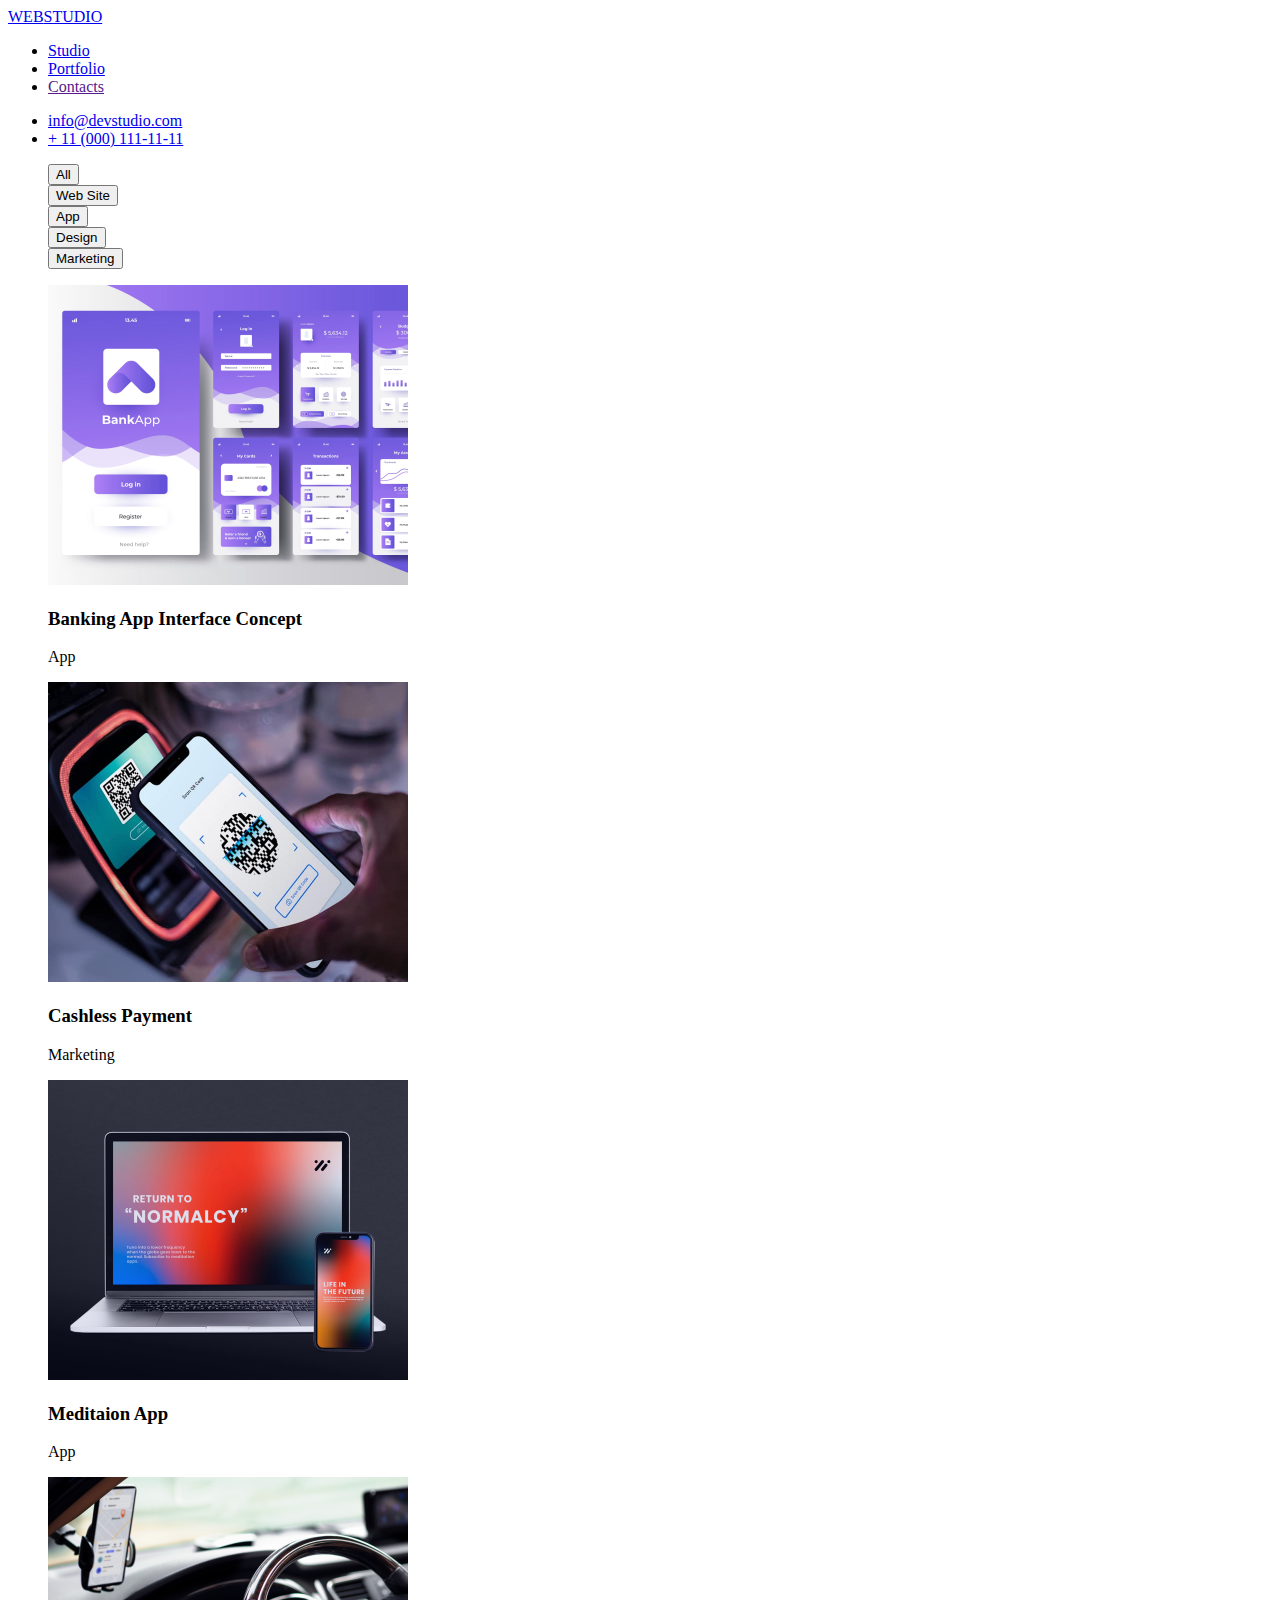
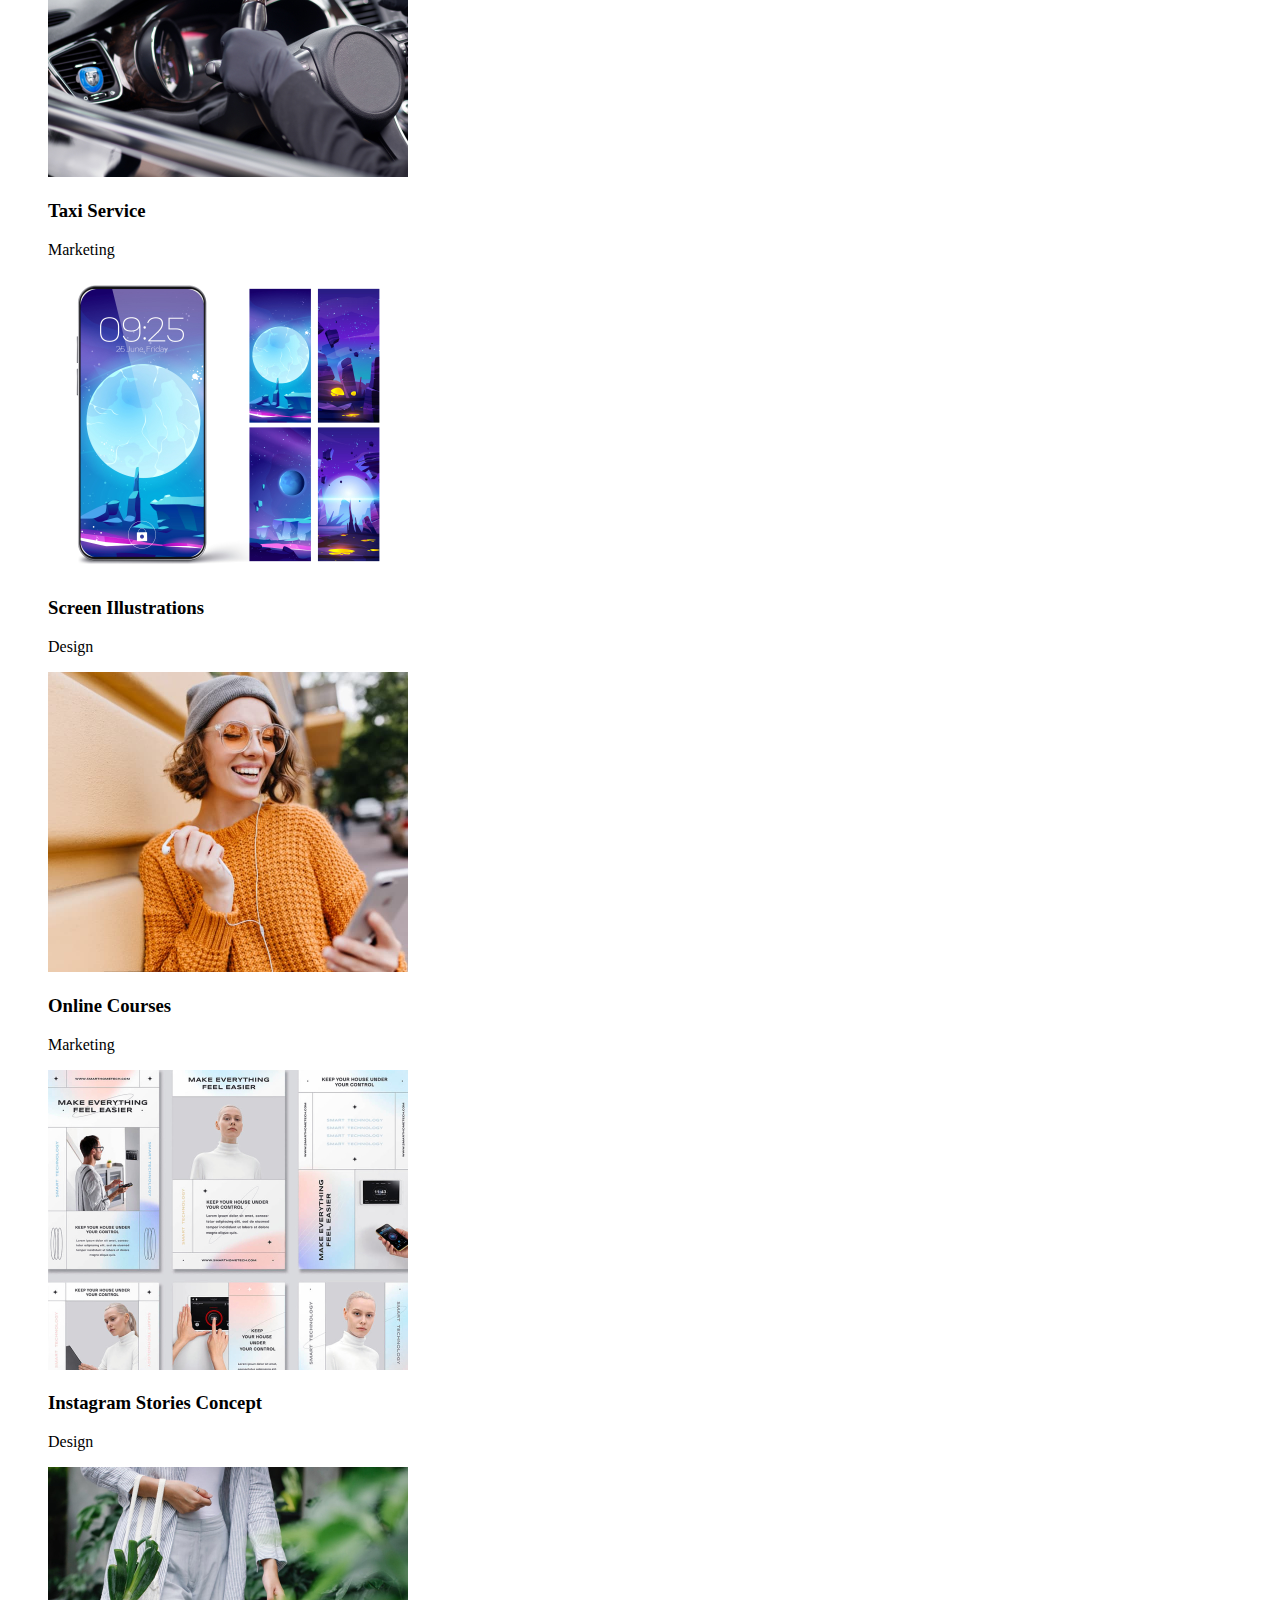
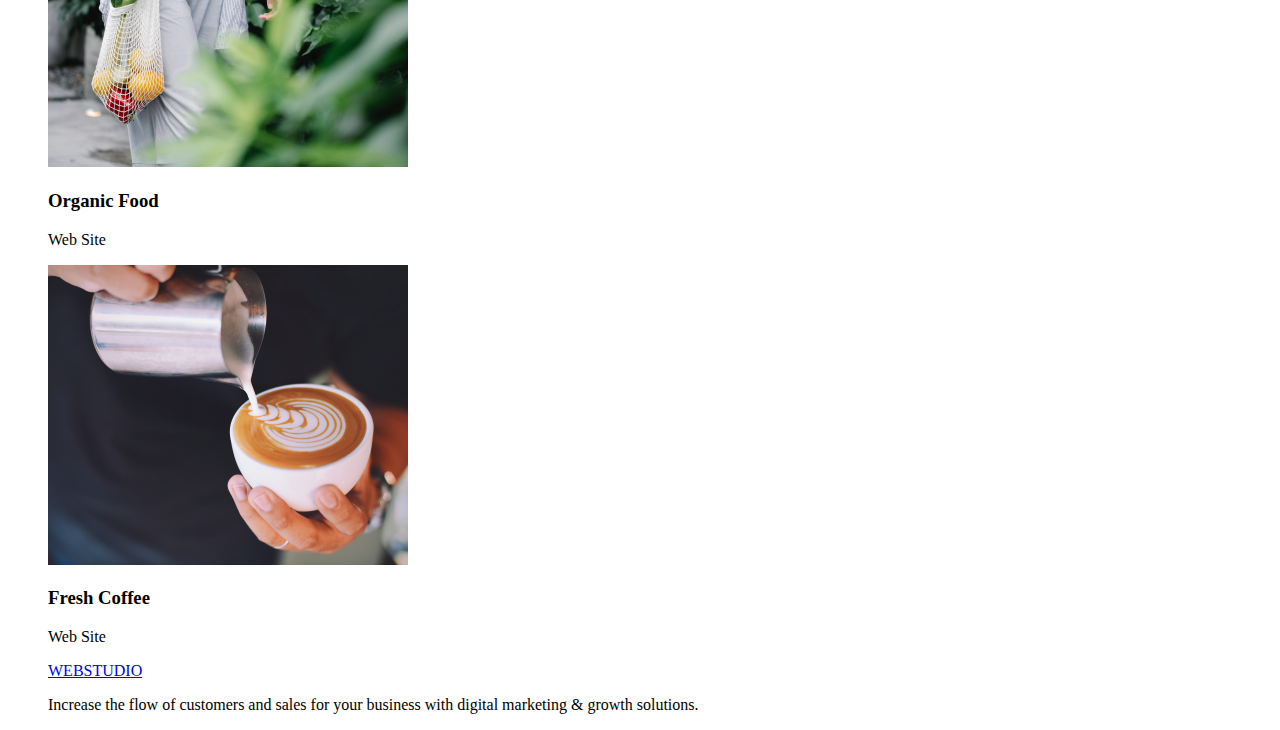
==== portfolio.html @ 36f1b85c "Create portfolio.html" ====
<!DOCTYPE html>
<html lang="en">
<head>
    <meta charset="UTF-8">
    <meta http-equiv="X-UA-Compatible" content="IE=edge">
    <meta name="viewport" content="width=device-width, initial-scale=1.0">
<link rel="preconnect" href="https://fonts.googleapis.com">
<link rel="preconnect" href="https://fonts.gstatic.com" crossorigin>
<link href="https://fonts.googleapis.com/css2?family=Raleway:wght@800&family=Roboto:wght@400;500;700&display=swap"
    rel="stylesheet">
   <link href="https://cdnjs.cloudflare.com/ajax/libs/modern-normalize/1.1.0/modern-normalize.min.css">
    <link rel="stylesheet" href="./css/styles.css">
    <title>Portfolio</title>
</head>
<body>
    <header class="container" class="header">
        <div>
            <nav class="nav_style" style="list-style:none;">
                <a class="webstudio" href="index.html"><span class="web">WEB</span>STUDIO</a>
        </div>
        <ul class="nav_link">
            <li class="list"><a class="nav" href="index.html">Studio</a></li>
            <li class="list"><a class="nav" href="portfolio.html">Portfolio</a></li>
            <li class="list"><a class="nav" href="">Contacts</a></li>
        </ul>
        </nav>
        <ul class="cont_ul">
            <li class="listcont"><a class="cont" href="mailto:info@devstudio.com">info@devstudio.com</a></li>
            <li class="listcont"><a class="cont" href="tel:+110001111111">+ 11 (000) 111-11-11</a></li>
        </ul>
    </header>
    <main>
        <section class="container_nav">
            <h2 hidden>navigation</h2>
            <ul class="nav_buttons" style="list-style: none;">
                <li class="li_but"><button class="nav_port" type="button">All</button></li>
                <li class="li_but"><button class="nav_port" type="button">Web Site</button></li>
                <li class="li_but"><button class="nav_port" type="button">App</button></li>
                <li class="li_but"><button class="nav_port" type="button">Design</button></li>
                <li class="li_but"><button class="nav_port" type="button">Marketing</button></li>
            </ul>
        </section>
        <section class="container">
    <ul class="proj_ul" style="list-style:none ;">
    <li class="listproj"><img src="images/image(7).jpg" alt="" width="360" height="300">
        <div class="proj_char">
            <h3 class="name_proj">Banking App Interface Concept</h3>
            <p class="type_proj">App</p>
        </div>
    </li>
    <li class="listproj"><img src="images/image(8).jpg" alt="" width="360" height="300">
        <div class="proj_char">
            <h3 class="name_proj">Cashless Payment</h3>
            <p class="type_proj">Marketing</p>
        </div>
    </li>
    <li class="listproj"><img src="images/image(9).jpg" alt="" width="360" height="300">
        <div class="proj_char">
            <h3 class="name_proj">Meditaion App</h3>
            <p class="type_proj">App</p>
        </div>
            </li>
            <li class="listproj"><img src="images/image(10).jpg" alt="" width="360" height="300">
                <div class="proj_char">
                    <h3 class="name_proj">Taxi Service</h3>
                    <p class="type_proj">Marketing</p>
                </div>
            </li>
            <li class="listproj"><img src="images/image(11).jpg" alt="" width="360" height="300">
                <div class="proj_char">
                    <h3 class="name_proj">Screen Illustrations</h3>
                    <p class="type_proj">Design</p>
                </div>
            </li>
            <li class="listproj"><img src="images/image(12).jpg" alt="" width="360" height="300">
                <div class="proj_char">
                    <h3 class="name_proj">Online Courses</h3>
                    <p class="type_proj">Marketing</p>
                </div>
            </li>
            <li class="listproj"><img src="images/image(13).jpg" alt="" width="360" height="300">
                <div class="proj_char">
                    <h3 class="name_proj">Instagram Stories Concept</h3>
                    <p class="type_proj">Design</p>
                </div>
                </li>
                <li class="listproj"><img src="images/image(14).jpg" alt="" width="360" height="300">
                <div class="proj_char">
                    <h3 class="name_proj">Organic Food</h3>
                    <p class="type_proj">Web Site</p>
                </div>
            </li>
            <li class="listproj"><img src="images/image(15).jpg" alt="" width="360" height="300">
                <div class="proj_char">
                    <h3 class="name_proj">Fresh Coffee</h3>
                    <p class="type_proj">Web Site</p>
                </div>
            </li>
            </ul>
    </section>
        </main>
        <footer class="footer_color">
            <div class="container">
                <ul class="footer_ul" style="list-style:none;">
                    <li>
                        <div class="footer_div">
                            <a class="webstudio_footer" href="index.html"><span class="web">WEB</span>STUDIO</a>
                        </div>
                    </li>
                    <li>
                        <div class="footer_div">
                            <p class="footer_text">Increase the flow of customers and sales for your business with digital
                                marketing
                                &
                                growth solutions.</p>
                        </div>
                    </li>
                </ul>
            </div>
        </footer>
    </body>   
    </html>
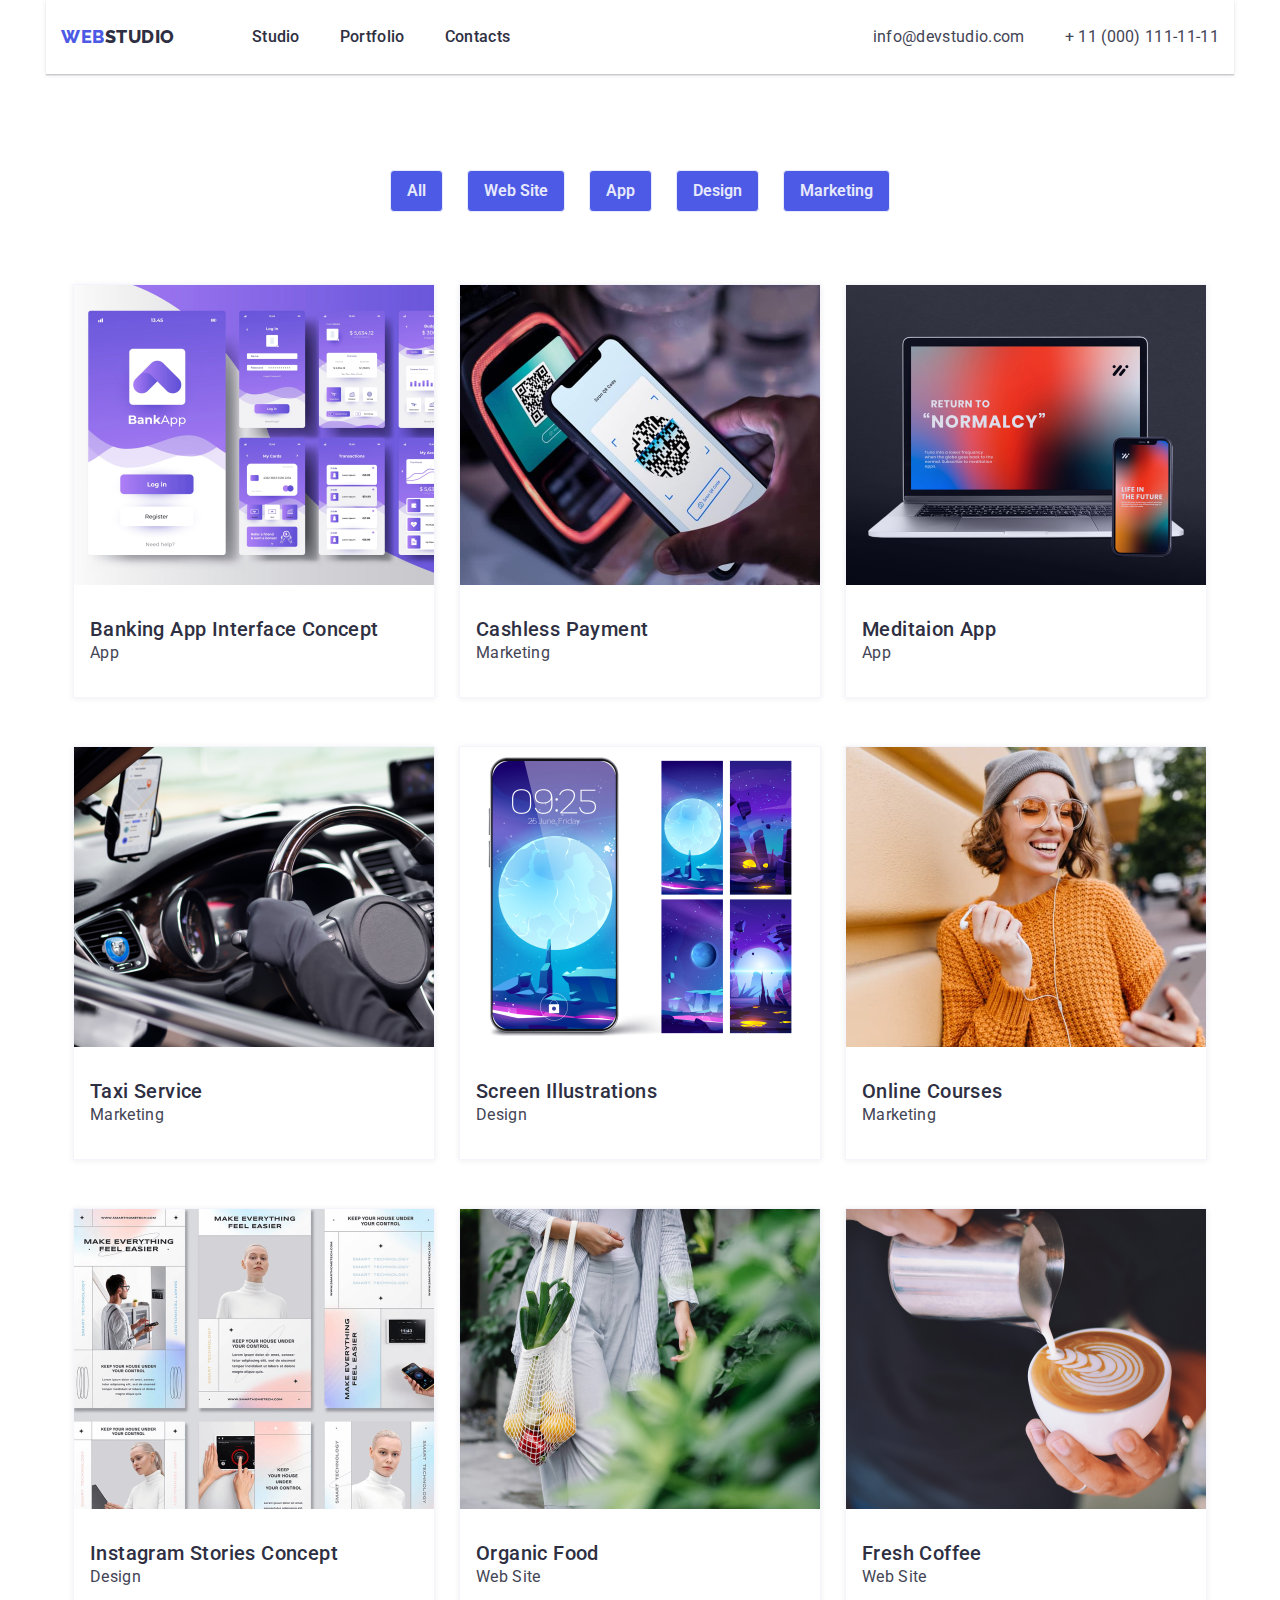
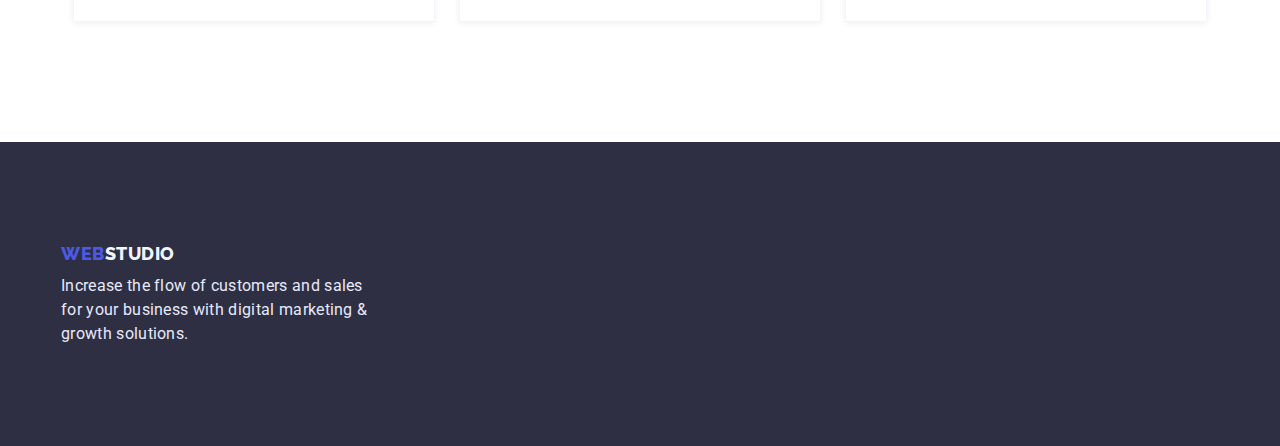
==== commit 089074df: "Update portfolio.html" ====
--- a/portfolio.html
+++ b/portfolio.html
@@ -9,7 +9,7 @@
 <link href="https://fonts.googleapis.com/css2?family=Raleway:wght@800&family=Roboto:wght@400;500;700&display=swap"
     rel="stylesheet">
    <link href="https://cdnjs.cloudflare.com/ajax/libs/modern-normalize/1.1.0/modern-normalize.min.css">
-    <link rel="stylesheet" href="./css/styles.css">
+    <link rel="stylesheet" href="./styles.css">
     <title>Portfolio</title>
 </head>
 <body>
--- a/styles.css
+++ b/styles.css
@@ -0,0 +1,583 @@
+.body {
+    font-family: 'Roboto', sans-serif;
+    width: 1158px;
+    margin: 0;
+}
+
+body {
+    margin: 0;
+}
+
+a {
+    text-decoration: none;
+}
+
+ul {
+    margin: 0;
+    padding: 0;
+    list-style: none;
+}
+
+h1,h2,h3,h4,p {
+margin: 0;
+}
+
+img {
+    display: block;
+    max-width: 100%;
+}
+
+.container {
+    width: 1158px;
+    padding-left: 15px;
+    padding-right: 15px;
+    margin-left: auto;
+    margin-right: auto;
+    display: block;
+}
+
+header.container {
+    display: flex;
+    padding-top: 25px;
+    padding-bottom: 25px;
+    background: #FFFFFF;
+    box-shadow: 0px 2px 1px rgba(46, 47, 66, 0.08), 0px 1px 1px rgba(46, 47, 66, 0.16), 0px 1px 6px rgba(46, 47, 66, 0.08);
+}
+
+
+.header {
+    display: flex;
+    border: 1px solid #ececec;
+    width: 1158px;
+    padding-left: 15px;
+    padding-right: 15px;
+    margin-left: auto;
+    margin-right: auto;
+
+}
+
+.webstudio {
+    display: flex;
+    font-family: 'Raleway';
+    font-style: normal;
+    font-weight: 800;
+    font-size: 18px;
+    line-height: 1.33;
+
+    letter-spacing: 0.03em;
+
+    color: #2E2F42;
+
+    margin-right: 77px;
+
+}
+
+.webstudio_footer {
+    font-family: 'Raleway';
+    font-style: normal;
+    font-weight: 800;
+    font-size: 18px;
+    line-height: 1.33;
+
+    letter-spacing: 0.03em;
+
+    color: #F4F4FD;
+    display: flex;
+}
+
+.web {
+    font-family: 'Raleway';
+    font-style: normal;
+    font-weight: 800;
+    font-size: 18px;
+    line-height: 1.33;
+
+    letter-spacing: 0.03em;
+
+    color: #4D5AE5;
+
+}
+
+.nav_link {
+    display: flex;
+    padding: 0;
+
+}
+
+.nav {
+    display: flex;
+    font-family: 'Roboto';
+    font-style: normal;
+    font-weight: 500;
+    font-size: 16px;
+    line-height: 1.5;
+
+    letter-spacing: 0.02em;
+
+    color: #2E2F42;
+    text-decoration: none;
+    margin: 0 auto;
+}
+
+.nav_port {
+    font-family: 'Roboto';
+    font-style: normal;
+    font-weight: 600;
+    font-size: 16px;
+    line-height: 1.5;
+    box-sizing: border-box;
+    padding: 8px 16px;
+    background: #4D5AE5;
+
+    color: #E7E9FC;
+    cursor: pointer;
+    border: 1px solid #E7E9FC;
+    border-radius: 4px;
+
+}
+
+.nav:hover {
+    color: #4D5AE5;
+}
+
+.nav_port:hover {
+    background-color: #404BBF;
+    color: #F4F4FD;
+}
+
+.cont {
+    display: flex;
+    font-family: 'Roboto';
+    font-style: normal;
+    line-height: 1.5;
+    font-size: 16px;
+    letter-spacing: 0.02em;
+
+    color: #434455;
+
+}
+
+.cont_ul {
+    display: flex;
+    margin: 0;
+    padding: 0;
+    align-items: center;
+    margin-left: auto;
+}
+
+.cont:hover {
+    color: #4D5AE5;
+}
+
+.service_order {
+    background-color: #2E2F42;
+    padding: 192px;
+    padding-left: 15px;
+    padding-right: 15px;
+    margin-left: auto;
+    margin-right: auto;
+    display: block;
+}
+
+.solut {
+    font-family: 'Roboto';
+    font-style: normal;
+    font-weight: 500;
+    font-size: 56px;
+    line-height: 1.0;
+
+    letter-spacing: 0.02em;
+
+    color: #FFFFFF;
+    text-align: center;
+    margin: 0 auto;
+    margin-bottom: 48px;
+    width: 492px;
+    height: 120px;
+}
+
+footer.container {
+    background-color: #2E2F42;
+}
+
+.button_order {
+    padding-top: 16px;
+    padding-right: 32px;
+    padding-bottom: 16px;
+    padding-left: 32px;
+    border-radius: 4px;
+    text-align: center;
+    letter-spacing: 0.04em;
+    background: #4D5AE5;
+    color: #F4F4FD;
+    cursor: pointer;
+    display: block;
+    margin: 0 auto;
+
+}
+
+.button_order:hover {
+    background-color: #404BBF;
+    color: #F4F4FD;
+}
+
+.char_header {
+    font-family: 'Roboto';
+    font-style: normal;
+    font-size: 20px;
+    font-weight: 500;
+    line-height: 1.2;
+
+    letter-spacing: 0.02em;
+
+    color: #2E2F42;
+    text-decoration: none;
+    margin: 0 auto;
+    margin-bottom: 8px;
+}
+
+.char {
+    display: flex;
+    font-family: 'Roboto';
+    font-style: normal;
+    font-size: 16px;
+    line-height: 1.5;
+
+    letter-spacing: 0.02em;
+
+    color: #434455;
+    margin: 0 auto;
+}
+
+
+.wawd {
+    font-family: 'Roboto';
+    font-style: normal;
+    font-weight: 500;
+    font-size: 36px;
+    line-height: 1.1;
+
+    letter-spacing: 0.02em;
+
+    color: #2E2F42;
+    text-align: center;
+    margin: 0 auto;
+    margin-bottom: 72px;
+}
+
+.wawd_section {
+    display: flex;
+    align-items: center;
+    padding-bottom: 120px;
+}
+
+
+.wawd_ul {
+    display: flex;
+    padding-left: 0;
+    justify-content: center;
+}
+
+.wawd_img {
+    margin-right: 24px;
+}
+
+.ot {
+    display: flex;
+    font-family: 'Roboto';
+    font-style: normal;
+    font-size: 36px;
+    font-weight: 500;
+    line-height: 1.1;
+
+    letter-spacing: 0.02em;
+
+    color: #2E2F42;
+    margin: 0 auto;
+    display: flex;
+
+    justify-content: center;
+    margin-bottom: 72px;
+}
+
+.container_ot {
+    padding-top: 120px;
+    width: 1158px;
+    padding-left: 15px;
+    padding-right: 15px;
+    margin-left: auto;
+    margin-right: auto;
+    display: block;
+    padding-bottom: 120px;
+    background-color: #F4F4FD;
+}
+
+
+.teamates {
+    display: flex;
+    padding: 0;
+    justify-content: center;
+}
+
+.teamates_box:last-child {
+    margin-right: 0;
+}
+
+.teamates_box {
+    margin-right: 24px;
+    background-color: #FFFFFF;
+    box-shadow: 0px 1px 6px rgba(46, 47, 66, 0.08), 0px 1px 1px rgba(46, 47, 66, 0.16), 0px 2px 1px rgba(46, 47, 66, 0.08);
+    border-radius: 0px 0px 4px 4px;
+    height: 380px;
+}
+
+.teametes_div {
+    margin: 0 auto;
+    justify-content: center;
+    padding: 32px 16px 32px 16px;
+
+}
+
+.teamate_name {
+    font-family: 'Roboto';
+    font-style: normal;
+    font-size: 20px;
+    font-weight: 500;
+    line-height: 1.2;
+
+    letter-spacing: 0.02em;
+
+    color: #2E2F42;
+    display: flex;
+    margin: 0 auto;
+    margin-bottom: 8px;
+    justify-content: center;
+}
+
+.teamate_prof {
+    font-family: 'Roboto';
+    font-style: normal;
+    font-size: 16px;
+    font-weight: 400;
+    line-height: 1.5;
+    letter-spacing: 0.02em;
+
+    color: #434455;
+
+    display: flex;
+    margin: 0 auto;
+    justify-content: center;
+
+}
+
+.footer_text {
+    font-family: 'Roboto';
+    font-style: normal;
+    font-size: 16px;
+    line-height: 1.5;
+
+    letter-spacing: 0.02em;
+
+    color: #E7E9FC;
+    display: flex;
+    margin-left: 0;
+    margin-top: 8px;
+
+}
+
+.nav_buttons {
+    display: flex;
+    justify-content: center;
+    margin-left: 427px;
+    padding-left: 0;
+    padding-top: 96px;
+    margin: 0;
+}
+
+.container_nav {
+    width: 1158px;
+    padding-left: 15px;
+    padding-right: 15px;
+    margin-left: auto;
+    margin-right: auto;
+    display: block;
+    padding-bottom: 72px;
+}
+
+.li_but {
+    margin-right: 24px;
+}
+
+.li_but:last-child {
+    margin-right: 0;
+}
+
+.nav_port_text {
+    font-family: 'Roboto';
+    font-style: normal;
+    font-size: 16px;
+    font-weight: 500;
+    line-height: 1.5;
+
+    letter-spacing: 0.04em;
+
+    color: #4D5AE5;
+
+}
+
+.name_proj {
+    display: flex;
+    margin: 0 auto;
+    font-family: 'Roboto';
+    font-style: normal;
+    font-size: 20px;
+    font-weight: 500;
+    line-height: 1.2;
+
+    letter-spacing: 0.02em;
+
+    color: #2E2F42;
+    padding-left: 16px;
+}
+
+.type_proj {
+    display: flex;
+    margin: 0 auto;
+    font-family: 'Roboto';
+    font-style: normal;
+    font-size: 16px;
+    line-height: 1.5;
+
+    letter-spacing: 0.02em;
+
+    color: #434455;
+    padding-left: 16px;
+
+}
+
+.customers {
+    font-family: 'Roboto';
+    font-style: normal;
+}
+
+.footer_color {
+    background-color: #2E2F42;
+}
+
+.list {
+    display: flex;
+    list-style: none;
+    margin-right: 40px;
+}
+
+.list:last-child {
+    margin-right: 0;
+}
+
+.listcont {
+    display: flex;
+    list-style: none;
+    margin-right: 40px;
+}
+
+.listcont:last-child {
+    margin-right: 0;
+}
+
+.listport {
+    display: flex;
+    list-style: none;
+}
+
+.listchar {
+    display: table;
+    list-style: none;
+    margin-right: 24px;
+}
+
+.listchar:last-child {
+    margin: 0;
+}
+
+.char_ul {
+    display: flex;
+    margin: 0 ;
+    padding-left: 0;
+    align-items: center;
+
+}
+
+.socialnetwork {
+    display: flex;
+    flex-direction: row;
+    justify-content: space-evenly;
+    width: 25px;
+
+}
+
+.listproj {
+    margin-bottom: 48px;
+    width: 360px;
+    list-style: none;
+    margin-right: 24px;
+    border: 0.5px solid #F4F4FD;
+    box-shadow: 0px 1px 6px rgba(46, 47, 66, 0.08);
+}
+
+.listproj:nth-child(3n) {
+    margin-right: 0;
+}
+
+.listproj:nth-last-child(-n + 3) {
+    margin-bottom: 0;
+}
+
+.proj_char {
+    padding: 32px 0;
+}
+
+.proj_ul {
+    display: flex;
+    justify-content: center;
+    padding-left: 0;
+    flex-wrap: wrap;
+    padding-bottom: 120px;
+    margin: 0;
+}
+
+.listproj_ {
+    padding: 0;
+    margin-bottom: 48px;
+    margin-right: 0;
+    border: 0.5px solid #F4F4FD;
+    box-shadow: 0px 1px 6px rgba(46, 47, 66, 0.08);
+}
+
+
+
+.pecu {
+    display: flex;
+    margin: 0 auto;
+    padding-left: 0;
+    padding-top: 120px;
+    padding-bottom: 120px;
+    align-items: center;
+}
+
+.footer_div {
+    display: flex;
+    padding-right: 850px;
+    padding-bottom: 16px;
+}
+
+.footer_div:last-child {
+    display: flex;
+    padding-bottom: 0;
+    margin: 0;
+}
+
+.footer_ul {
+    padding-top: 100px;
+    padding-bottom: 100px;
+    margin-top: 0;
+}
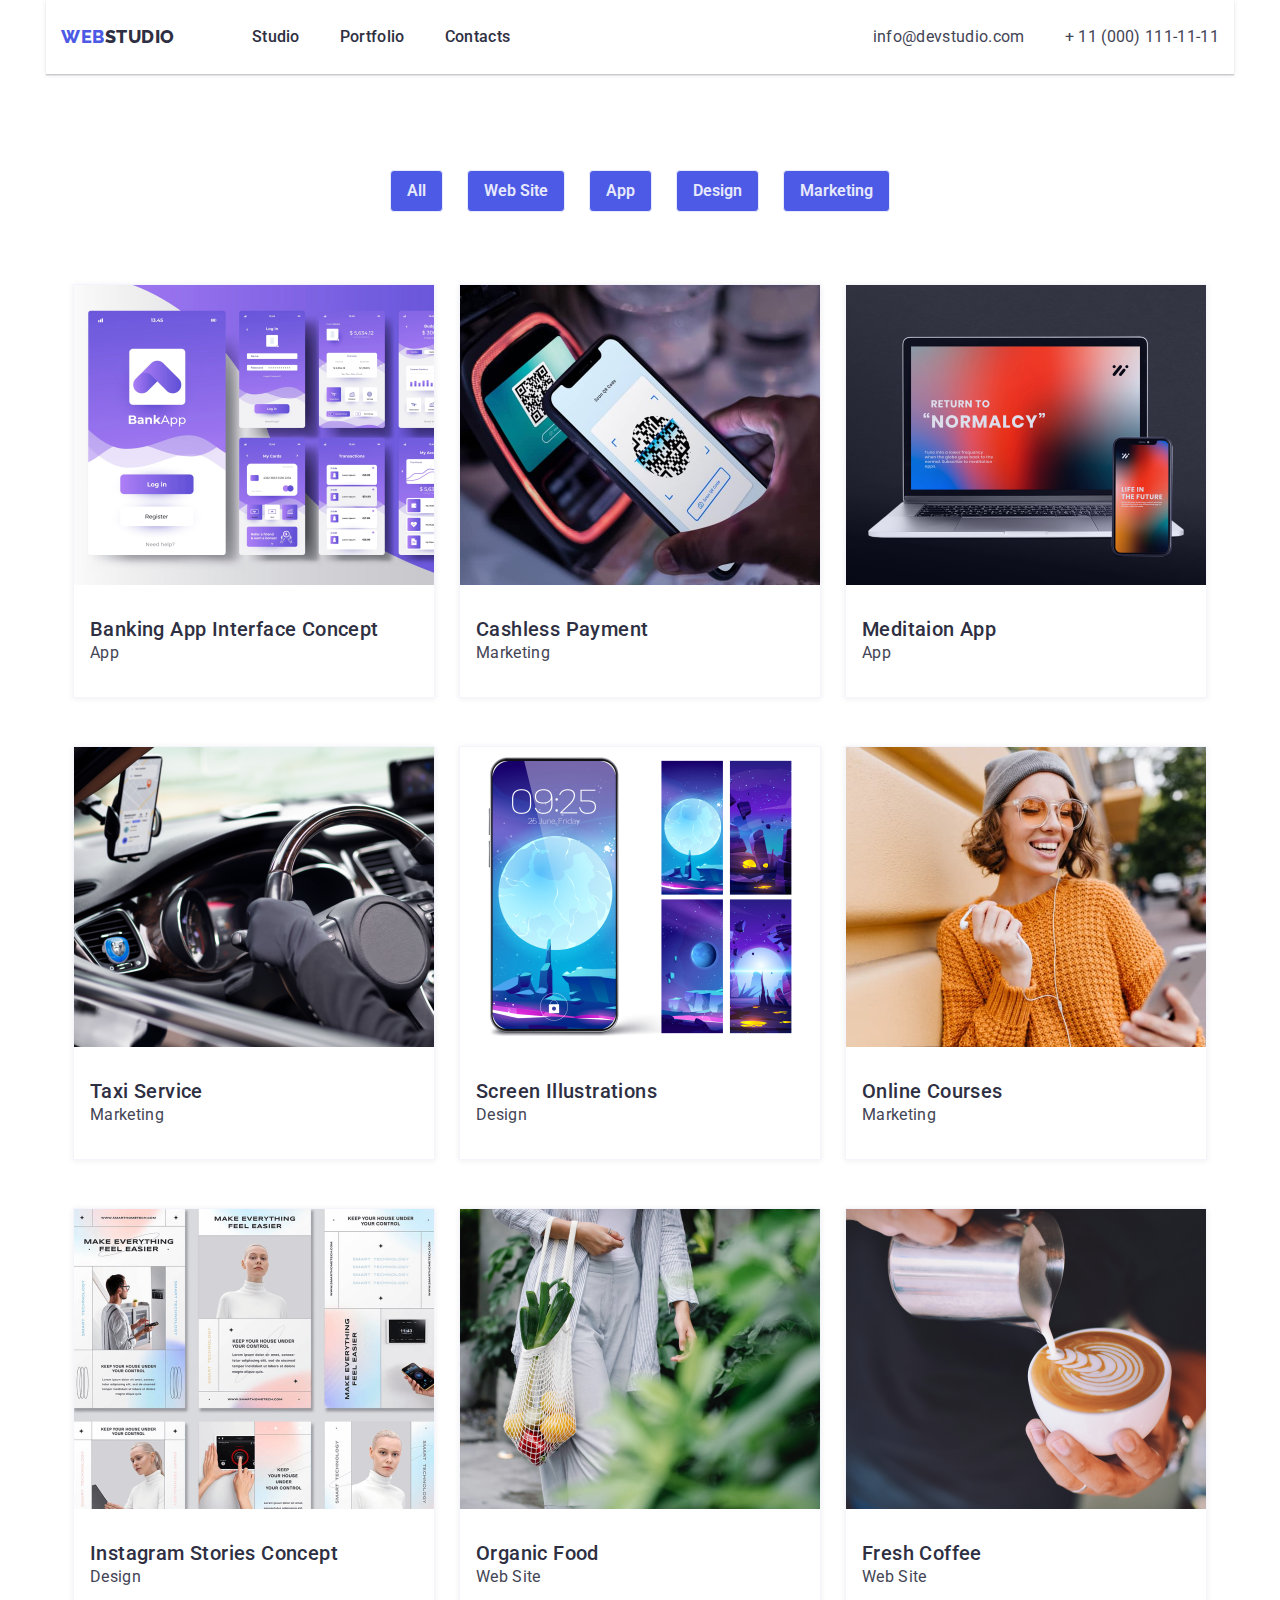
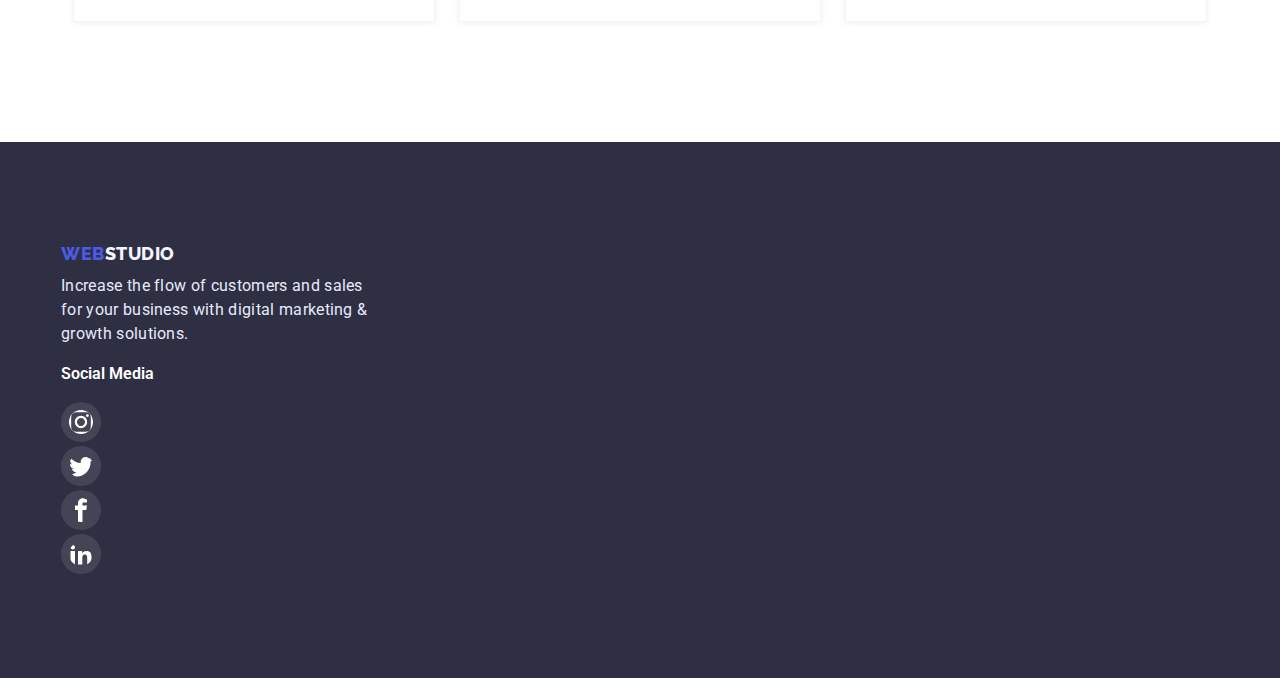
==== commit fb1f0ec3: "Update portfolio.html" ====
--- a/portfolio.html
+++ b/portfolio.html
@@ -100,7 +100,7 @@
     </section>
         </main>
         <footer class="footer_color">
-            <div class="container">
+            <div class="container_footer">
                 <ul class="footer_ul" style="list-style:none;">
                     <li>
                         <div class="footer_div">
@@ -114,6 +114,30 @@
                                 &
                                 growth solutions.</p>
                         </div>
+                        <div class="footer_cont">
+                            <h2 class="footer_media">Social Media</h2>
+                            <div class="footer_div_svg">
+                                <div class="div_svg">
+                                    <svg class="footer_svg">
+                                        <use class="icons" href="symbol-defs.svg#icon-instagram"></use>
+                                    </svg>
+                                </div>
+                                <div class="div_svg">
+                                    <svg class="footer_svg">
+                                        <use class="icons" href="symbol-defs.svg#icon-twitter"></use>
+                                    </svg>
+                                </div>
+                                <div class="div_svg">
+                                    <svg class="footer_svg">
+                                        <use class="icons" href="symbol-defs.svg#icon-facebook"></use>
+                                    </svg>
+                                </div>
+                                <div class="div_svg">
+                                    <svg class="footer_svg">
+                                        <use class="icons" href="symbol-defs.svg#icon-linkedin2"></use>
+                                    </svg>
+                                </div>
+                            </div>
                     </li>
                 </ul>
             </div>
--- a/styles.css
+++ b/styles.css
@@ -35,6 +35,7 @@
     margin-right: auto;
     display: block;
 }
+
 
 header.container {
     display: flex;
@@ -234,6 +235,7 @@
     text-decoration: none;
     margin: 0 auto;
     margin-bottom: 8px;
+    margin-top: 8px;
 }
 
 .char {
@@ -248,7 +250,6 @@
     color: #434455;
     margin: 0 auto;
 }
-
 
 .wawd {
     font-family: 'Roboto';
@@ -328,7 +329,7 @@
     background-color: #FFFFFF;
     box-shadow: 0px 1px 6px rgba(46, 47, 66, 0.08), 0px 1px 1px rgba(46, 47, 66, 0.16), 0px 2px 1px rgba(46, 47, 66, 0.08);
     border-radius: 0px 0px 4px 4px;
-    height: 380px;
+    height: 436px;
 }
 
 .teametes_div {
@@ -553,8 +554,6 @@
     box-shadow: 0px 1px 6px rgba(46, 47, 66, 0.08);
 }
 
-
-
 .pecu {
     display: flex;
     margin: 0 auto;
@@ -581,3 +580,97 @@
     padding-bottom: 100px;
     margin-top: 0;
 }
+
+.char_svg{
+background-color: #F4F4FD;
+width: 64px;
+height: 64px;
+padding: 24px 100px 24px 100px;
+border-radius: 4px;
+}
+
+
+.ot_svg {
+    width: 24px;
+    height: 24px;
+    background-color: #404BBF;
+    fill: #FFFFFF;
+    margin-right: 24px;
+    padding: 8px 8px 8px 8px;
+}
+
+.ot_svg:nth-child(4n + 4) {
+    margin: 0;
+}
+
+.four_svg {
+    display: flex;
+    margin-top: 8px;
+}
+
+.footer_svg {
+    width: 24px;
+    height: 24px;
+    background-color:#434455 ;
+    fill:#FFFFFF ;
+    margin-right: 16px;
+    padding: 8px 8px 8px 8px;
+    border-radius: 20px;
+}
+
+.footer_svg:last-child {
+    margin: 0;
+}
+
+.footer_media {
+    font-family: 'Roboto';
+    font-style: normal;
+    font-weight: 600;
+    font-size: 16px;
+    line-height: 1.5;
+    color: #FFFFFF;
+    margin-bottom: 16px;
+}
+
+.container_footer {
+    width: 1158px;
+    padding-left: 15px;
+    padding-right: 15px;
+    margin-left: auto;
+    margin-right: auto;
+    display: block;
+}
+
+
+.container_cust {
+    width: 1158px;
+    padding-left: 15px;
+    padding-right: 15px;
+    margin-left: auto;
+    margin-right: auto;
+    display: block;
+    padding-bottom: 120px;
+}
+
+.cust_header {
+    display: flex;
+    font-family: 'Roboto';
+    font-style: normal;
+    font-weight: 700;
+    font-size: 36px;
+    line-height: 1.16;
+    margin-bottom: 72px;
+    justify-content: center;
+}
+
+.cust_ul {
+    display: flex;
+    width: 168px;
+    height: 88px;
+}
+
+
+
+.icons {
+    padding: 8px 8px 8px 8px;
+}
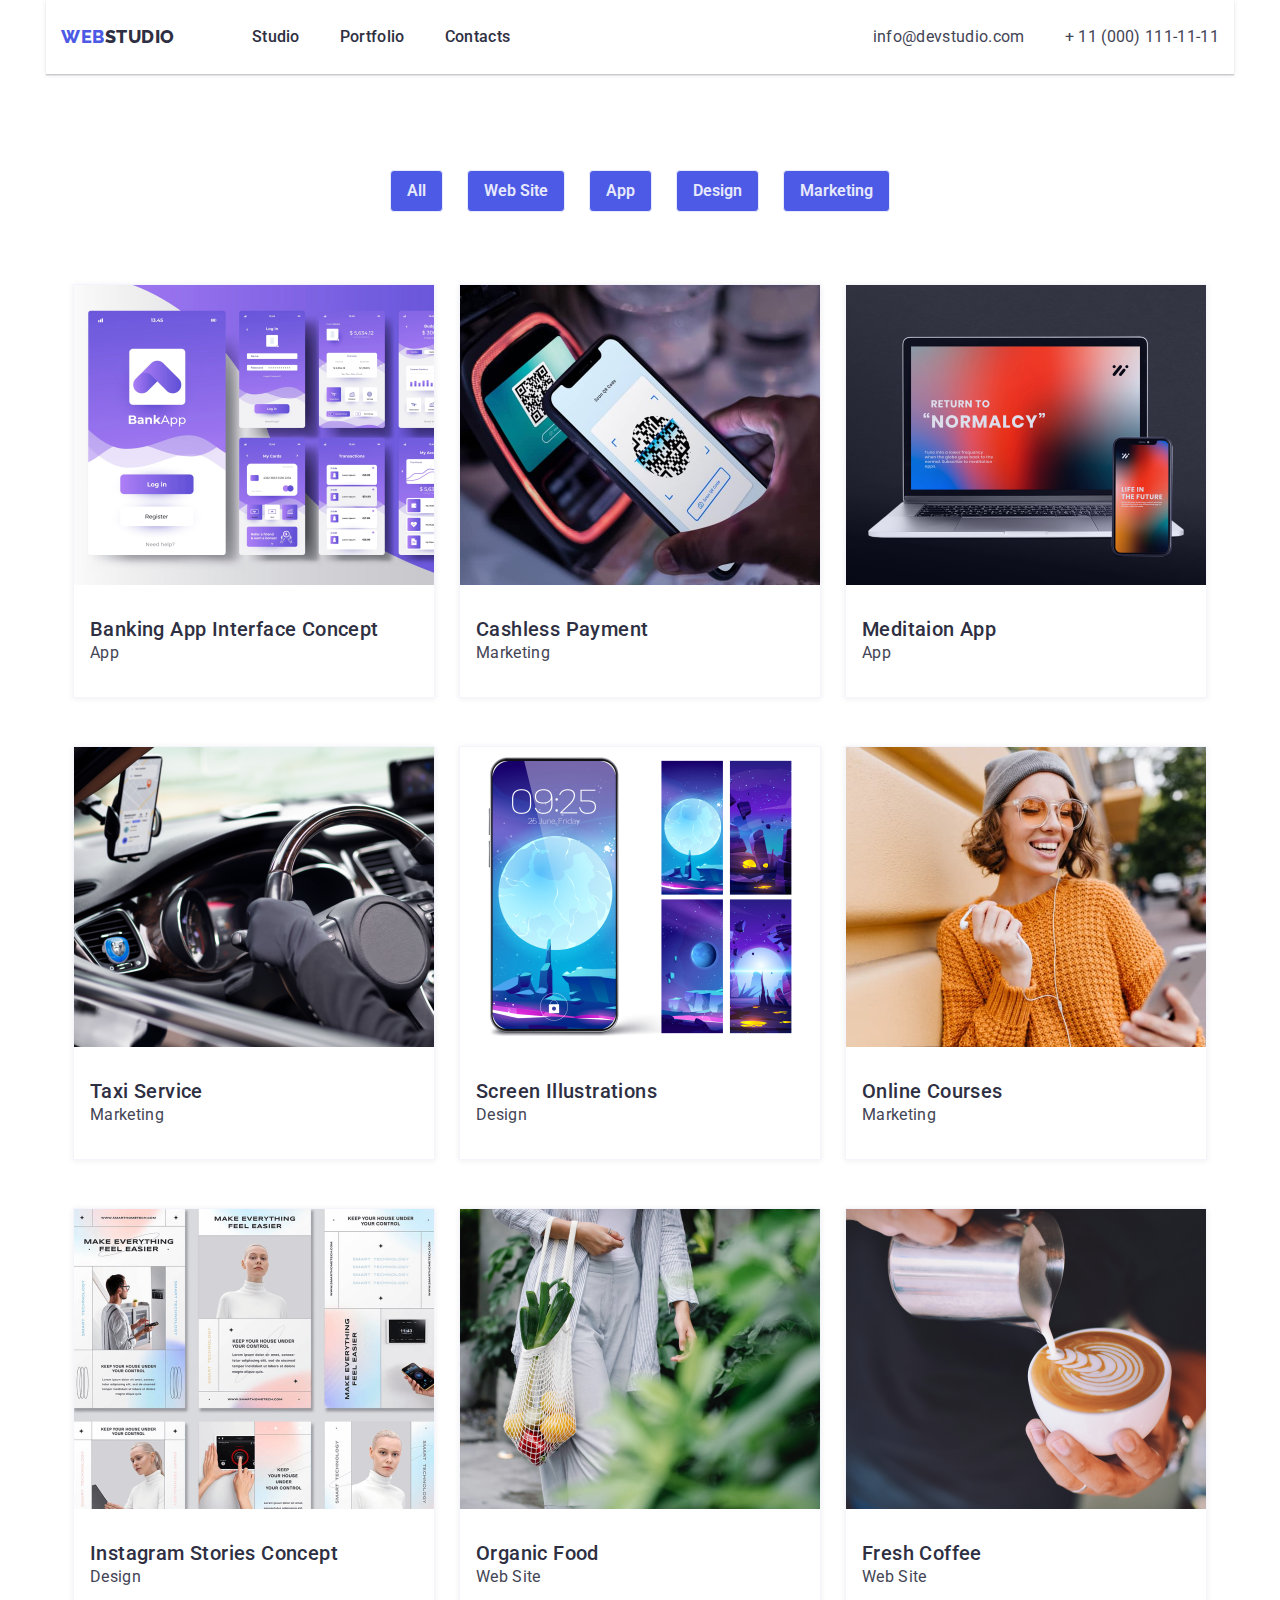
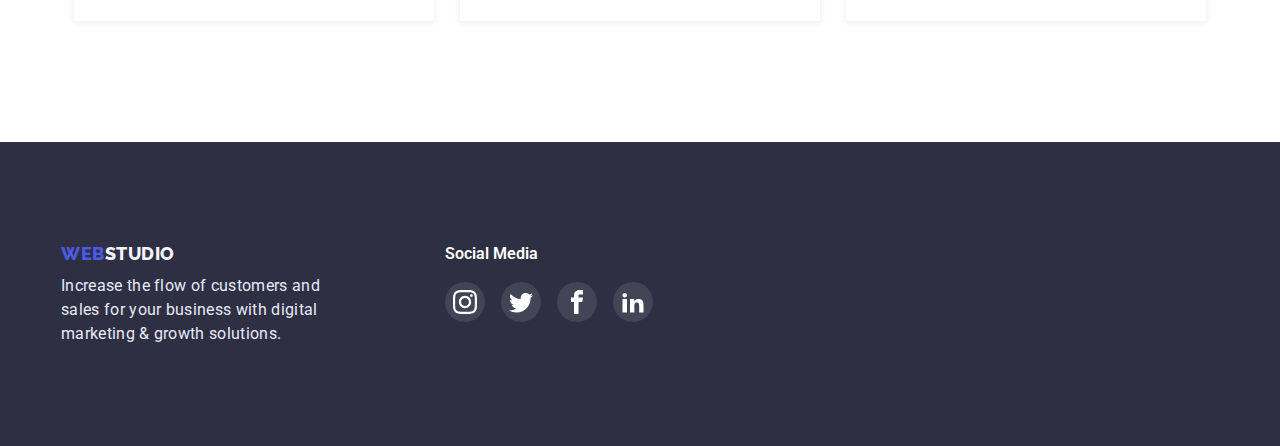
==== commit 849063ab: "Update portfolio.html" ====
--- a/portfolio.html
+++ b/portfolio.html
@@ -101,45 +101,37 @@
         </main>
         <footer class="footer_color">
             <div class="container_footer">
-                <ul class="footer_ul" style="list-style:none;">
-                    <li>
-                        <div class="footer_div">
-                            <a class="webstudio_footer" href="index.html"><span class="web">WEB</span>STUDIO</a>
-                        </div>
-                    </li>
-                    <li>
-                        <div class="footer_div">
-                            <p class="footer_text">Increase the flow of customers and sales for your business with digital
-                                marketing
-                                &
-                                growth solutions.</p>
-                        </div>
-                        <div class="footer_cont">
-                            <h2 class="footer_media">Social Media</h2>
-                            <div class="footer_div_svg">
-                                <div class="div_svg">
-                                    <svg class="footer_svg">
-                                        <use class="icons" href="symbol-defs.svg#icon-instagram"></use>
-                                    </svg>
-                                </div>
-                                <div class="div_svg">
-                                    <svg class="footer_svg">
-                                        <use class="icons" href="symbol-defs.svg#icon-twitter"></use>
-                                    </svg>
-                                </div>
-                                <div class="div_svg">
-                                    <svg class="footer_svg">
-                                        <use class="icons" href="symbol-defs.svg#icon-facebook"></use>
-                                    </svg>
-                                </div>
-                                <div class="div_svg">
-                                    <svg class="footer_svg">
-                                        <use class="icons" href="symbol-defs.svg#icon-linkedin2"></use>
-                                    </svg>
-                                </div>
-                            </div>
-                    </li>
-                </ul>
+                <div>
+                    <a class="webstudio_footer" href="index.html"><span class="web">WEB</span>STUDIO</a>
+                    <p class="footer_text">Increase the flow of customers and sales for your business with digital marketing
+                        &
+                        growth solutions.</p>
+                </div>
+                <div class="footer_cont">
+                    <h2 class="footer_media">Social Media</h2>
+                    <ul class="footer_div_svg">
+                        <li class="svg_li">
+                            <a class="footer_a_svg" href=""><svg>
+                                    <use href="symbol-defs.svg#icon-instagram"></use>
+                                </svg></a>
+                        </li>
+                        <li class="svg_li">
+                            <a class="footer_a_svg" href=""><svg>
+                                    <use href="symbol-defs.svg#icon-twitter"></use>
+                                </svg></a>
+                        </li>
+                        <li class="svg_li">
+                            <a class="footer_a_svg" href=""><svg>
+                                    <use href="symbol-defs.svg#icon-facebook"></use>
+                                </svg></a>
+                        </li>
+                        <li class="svg_li">
+                            <a class="footer_a_svg" href=""><svg>
+                                    <use href="symbol-defs.svg#icon-linkedin2"></use>
+                                </svg></a>
+                        </li>
+                    </ul>
+                </div>
             </div>
         </footer>
     </body>   
--- a/styles.css
+++ b/styles.css
@@ -171,6 +171,8 @@
 }
 
 .service_order {
+    background-image: linear-gradient(rgba(46, 47, 66, 0.7),
+    rgba(46, 47, 66, 0.7)), url("people-office.svg");
     background-color: #2E2F42;
     padding: 192px;
     padding-left: 15px;
@@ -178,6 +180,7 @@
     margin-left: auto;
     margin-right: auto;
     display: block;
+    max-width: 1440px;
 }
 
 .solut {
@@ -383,6 +386,8 @@
     display: flex;
     margin-left: 0;
     margin-top: 8px;
+    width: 264px;
+    height: 72px;
 
 }
 
@@ -523,6 +528,12 @@
     margin-right: 24px;
     border: 0.5px solid #F4F4FD;
     box-shadow: 0px 1px 6px rgba(46, 47, 66, 0.08);
+    cursor: pointer;
+}
+
+.listproj:hover {
+    border: 0.5px solid #F4F4FD;
+    box-shadow: 0px 1px 6px rgba(46, 47, 66, 0.08), 0px 1px 1px rgba(46, 47, 66, 0.16), 0px 2px 1px rgba(46, 47, 66, 0.08);
 }
 
 .listproj:nth-child(3n) {
@@ -565,9 +576,13 @@
 
 .footer_div {
     display: flex;
-    padding-right: 850px;
-    padding-bottom: 16px;
-}
+}
+
+.footer_social {
+    display: flex;
+    flex-direction: row;
+}
+
 
 .footer_div:last-child {
     display: flex;
@@ -576,6 +591,7 @@
 }
 
 .footer_ul {
+    display: block;
     padding-top: 100px;
     padding-bottom: 100px;
     margin-top: 0;
@@ -586,40 +602,68 @@
 width: 64px;
 height: 64px;
 padding: 24px 100px 24px 100px;
-border-radius: 4px;
-}
-
-
-.ot_svg {
+}
+
+
+.ot_a {
+    display: flex;
     width: 24px;
     height: 24px;
     background-color: #404BBF;
     fill: #FFFFFF;
-    margin-right: 24px;
-    padding: 8px 8px 8px 8px;
-}
-
-.ot_svg:nth-child(4n + 4) {
-    margin: 0;
+    padding: 8px;
+    cursor: pointer;
+    border-radius: 30px;
+}
+
+.svg_li {
+    display: flex;
+    margin-right: 16px;
+}
+
+.svg_li:nth-child(4n - 4) {
+    margin-right: 0;
+
+}
+
+.ot_a:nth-child(4n + 4) {
+    margin: 0;
+}
+
+.footer_div_svg {
+    display: flex;
+    justify-content: start;
+}
+
+.ot_a:hover {
+    background-color: #31D0AA;
+    fill: #FFFFFF;
 }
 
 .four_svg {
     display: flex;
     margin-top: 8px;
-}
-
-.footer_svg {
+    justify-content: center;
+}
+
+.footer_a_svg {
+    display: flex;
+    background-color:#434455 ;
+    fill:#FFFFFF ;
+    padding: 8px;
     width: 24px;
     height: 24px;
-    background-color:#434455 ;
-    fill:#FFFFFF ;
-    margin-right: 16px;
-    padding: 8px 8px 8px 8px;
-    border-radius: 20px;
-}
-
-.footer_svg:last-child {
-    margin: 0;
+    border-radius: 30px;
+}
+
+.footer_a_svg:hover {
+    background-color: #31D0AA;
+    fill: #FFFFFF;
+}
+
+.footer_cont {
+    margin: 0;
+    margin-left: 120px;
 }
 
 .footer_media {
@@ -638,7 +682,9 @@
     padding-right: 15px;
     margin-left: auto;
     margin-right: auto;
-    display: block;
+    display: flex;
+    padding-top: 100px;
+    padding-bottom: 100px;
 }
 
 
@@ -661,16 +707,41 @@
     line-height: 1.16;
     margin-bottom: 72px;
     justify-content: center;
+    padding-top: 120px;
 }
 
 .cust_ul {
     display: flex;
-    width: 168px;
-    height: 88px;
-}
-
-
-
-.icons {
-    padding: 8px 8px 8px 8px;
-}
+    justify-content: center;
+}
+
+.cust_svg {
+    display: flex;
+    margin-right: 24px;
+}
+
+.cust_a_pic {
+    display: flex;
+    padding: 16px 32px 16px 32px ;
+    width: 104px;
+    height: 56px;
+    border: 1px solid #8E8F99;
+    border-radius: 4px;
+    cursor: pointer;
+}
+
+.cust_a_pic:hover {
+    border: 1px solid #4D5AE5;
+}
+
+.cust_a_pic:focus {
+    border: 1px solid #4D5AE5;
+}
+
+.cust_svg_hover:hover {
+    fill:#404BBF;
+}
+
+.cust_svg_hover:focus {
+    fill: #404BBF;
+}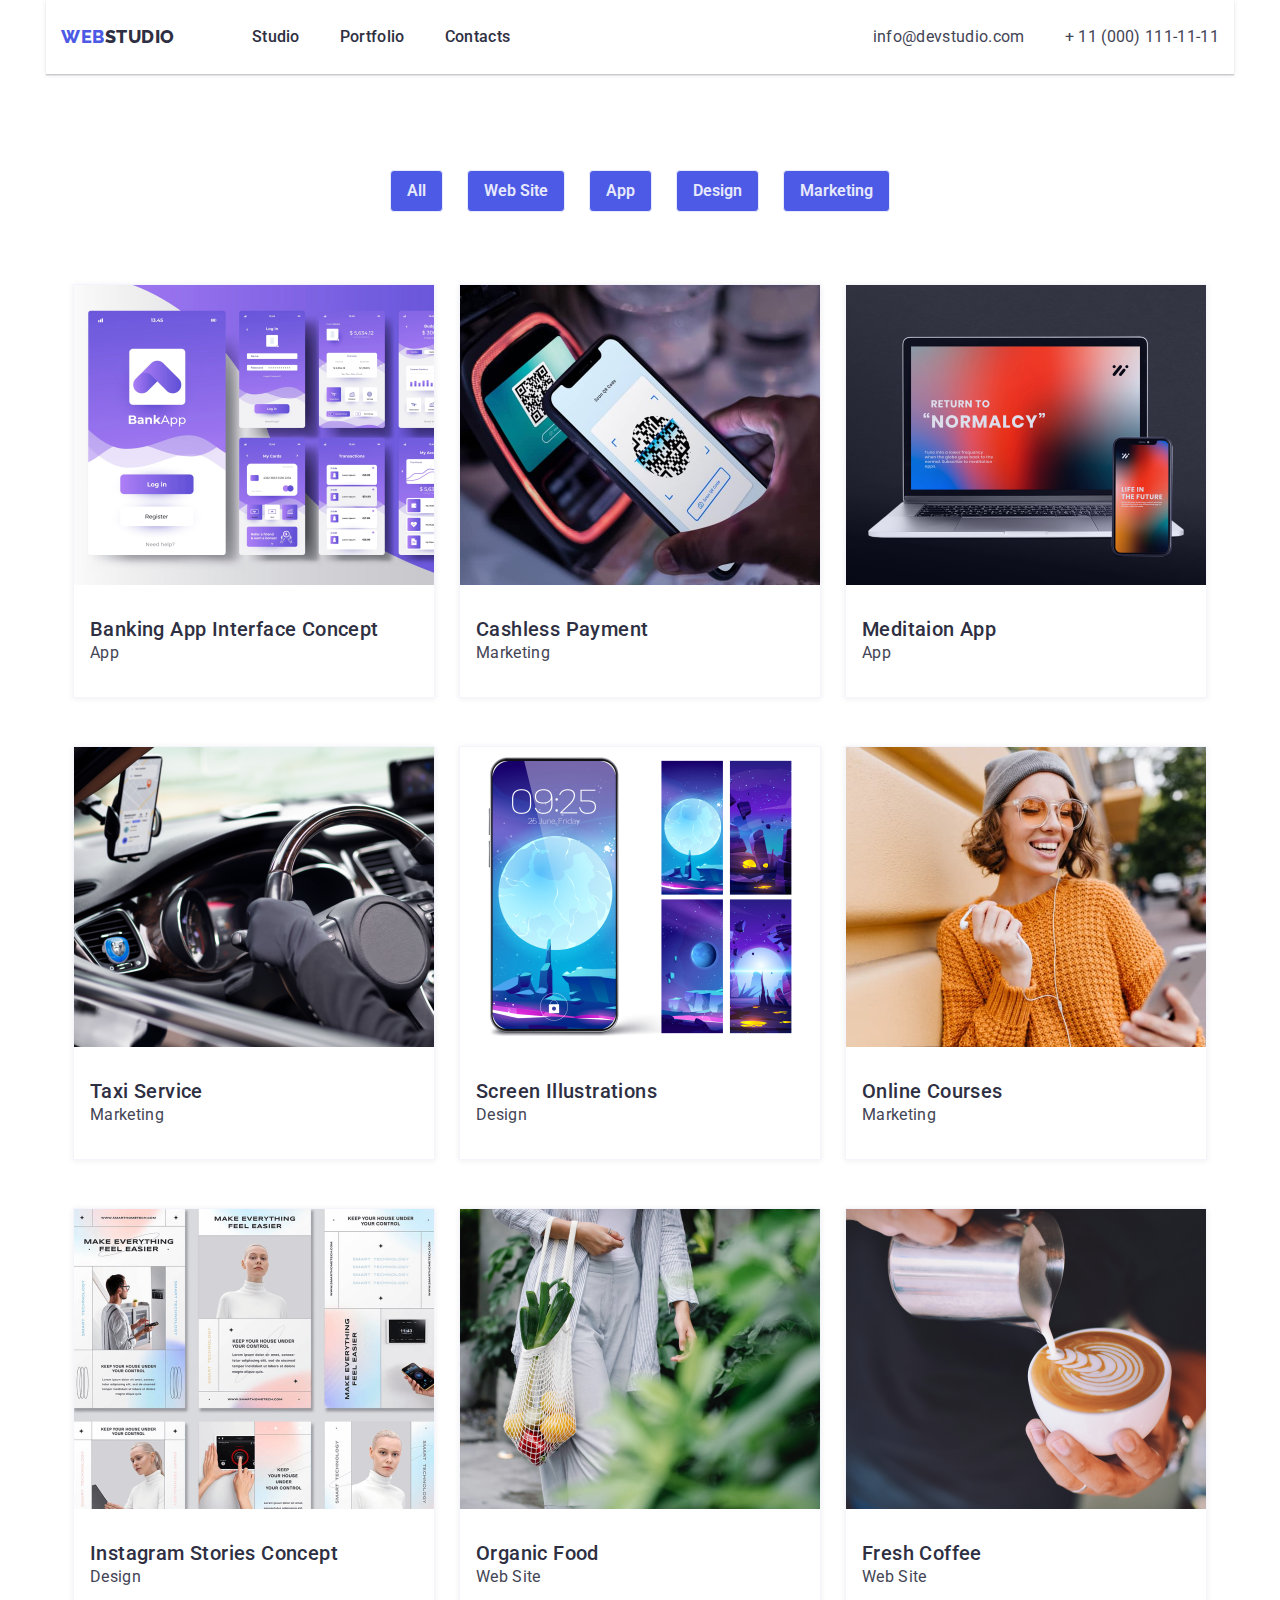
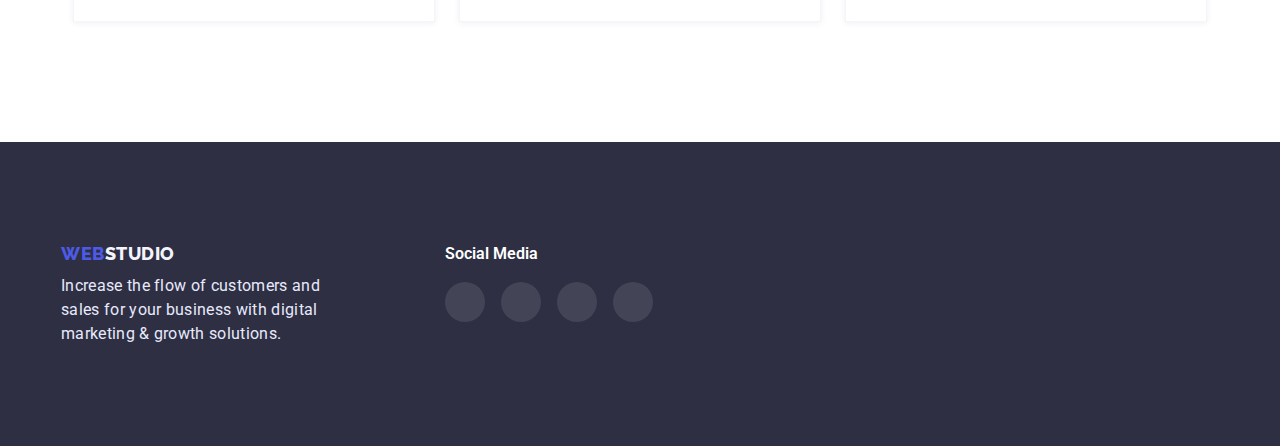
==== commit 4aff8482: "Update portfolio.html" ====
--- a/portfolio.html
+++ b/portfolio.html
@@ -112,22 +112,22 @@
                     <ul class="footer_div_svg">
                         <li class="svg_li">
                             <a class="footer_a_svg" href=""><svg>
-                                    <use href="symbol-defs.svg#icon-instagram"></use>
+                                    <use href="./images/sprite.svg#icon-instagram"></use>
                                 </svg></a>
                         </li>
                         <li class="svg_li">
                             <a class="footer_a_svg" href=""><svg>
-                                    <use href="symbol-defs.svg#icon-twitter"></use>
+                                    <use href="./images/sprite.svg#icon-twitter"></use>
                                 </svg></a>
                         </li>
                         <li class="svg_li">
                             <a class="footer_a_svg" href=""><svg>
-                                    <use href="symbol-defs.svg#icon-facebook"></use>
+                                    <use href="./images/sprite.svg#icon-facebook"></use>
                                 </svg></a>
                         </li>
                         <li class="svg_li">
                             <a class="footer_a_svg" href=""><svg>
-                                    <use href="symbol-defs.svg#icon-linkedin2"></use>
+                                    <use href="./images/sprite.svg#icon-linkedin2"></use>
                                 </svg></a>
                         </li>
                     </ul>
--- a/styles.css
+++ b/styles.css
@@ -172,7 +172,7 @@
 
 .service_order {
     background-image: linear-gradient(rgba(46, 47, 66, 0.7),
-    rgba(46, 47, 66, 0.7)), url("people-office.svg");
+    rgba(46, 47, 66, 0.7)), url("./images/people-office 1.jpg");
     background-color: #2E2F42;
     padding: 192px;
     padding-left: 15px;
@@ -286,6 +286,10 @@
     margin-right: 24px;
 }
 
+.wawd_img:last-child {
+    margin-right: 0;
+}
+
 .ot {
     display: flex;
     font-family: 'Roboto';
@@ -720,6 +724,10 @@
     margin-right: 24px;
 }
 
+.cust_svg:last-child {
+    margin-right: 0;
+}
+
 .cust_a_pic {
     display: flex;
     padding: 16px 32px 16px 32px ;
@@ -728,20 +736,16 @@
     border: 1px solid #8E8F99;
     border-radius: 4px;
     cursor: pointer;
+    fill: #8E8F99;
 }
 
 .cust_a_pic:hover {
     border: 1px solid #4D5AE5;
+    fill: #4D5AE5;
 }
 
 .cust_a_pic:focus {
     border: 1px solid #4D5AE5;
-}
-
-.cust_svg_hover:hover {
-    fill:#404BBF;
-}
-
-.cust_svg_hover:focus {
-    fill: #404BBF;
-}+    fill: #4D5AE5;
+}
+
